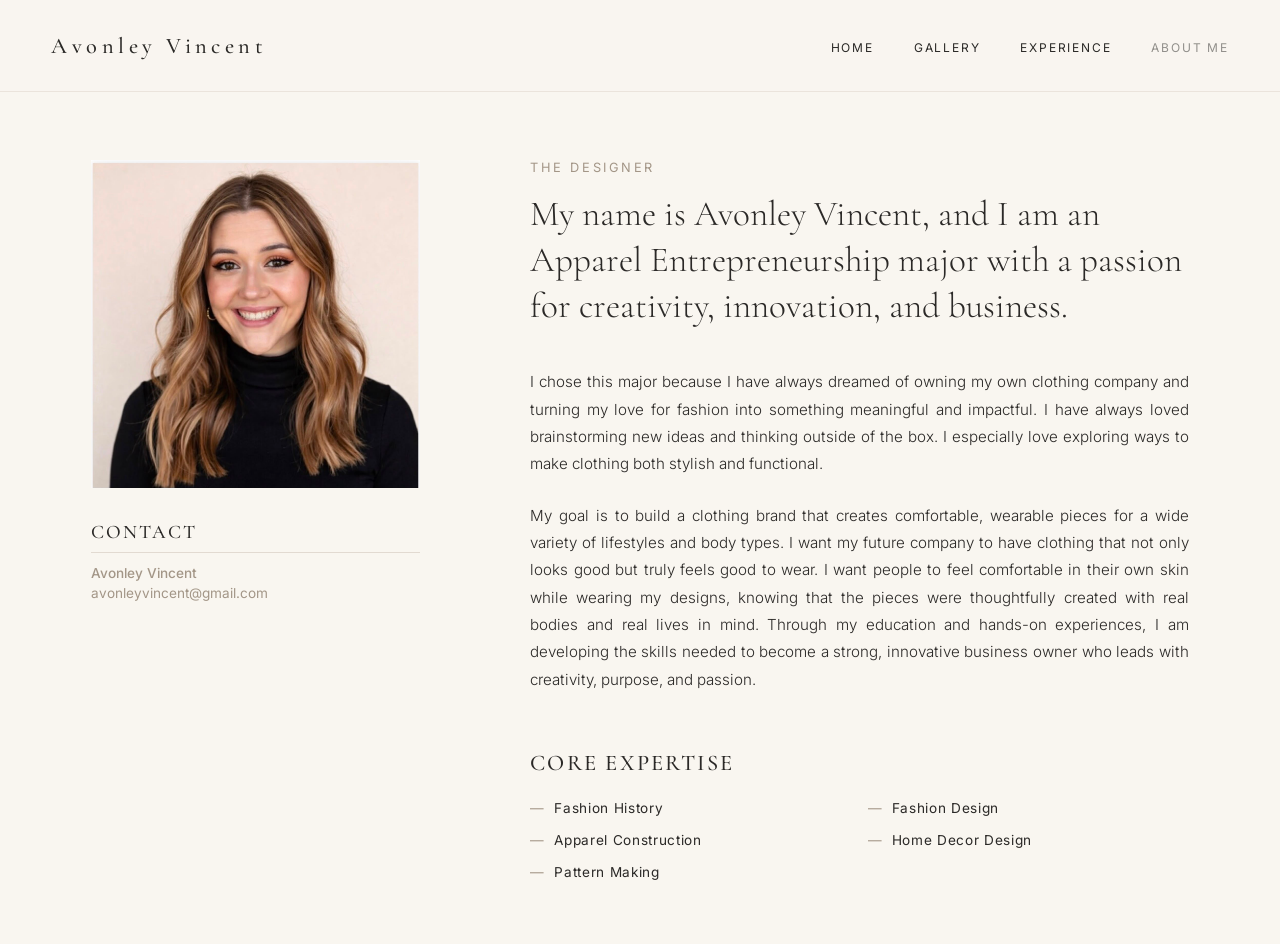
==== about.html @ 798c79b5 "about page" ====
<!DOCTYPE html>
<html lang="en">
<head>
    <meta charset="UTF-8">
    <meta name="viewport" content="width=device-width, initial-scale=1.0">
    <title>Avonley Vincent | About Me</title>
    <link rel="preconnect" href="https://fonts.googleapis.com">
    <link rel="preconnect" href="https://fonts.gstatic.com" crossorigin>
    <link href="https://fonts.googleapis.com/css2?family=Cormorant+Garamond:ital,wght@0,300;0,500;1,300&family=Inter:wght@300;400;500&display=swap" rel="stylesheet">
    <link rel="stylesheet" href="style.css">
</head>
<body>

    <header class="site-header">
        <div class="logo">
            <a href="index.html">Avonley Vincent</a>
        </div>
        <nav class="main-nav">
            <ul>
                <li><a href="index.html">Home</a></li>
                <li class="dropdown">
                    <a href="#" class="dropdown-trigger">Gallery</a>
                    <ul class="dropdown-menu">
                        <li><a href="project1.html">Project 01</a></li>
                        <li><a href="project2.html">Project 02</a></li>
                        <li><a href="project3.html">Project 03</a></li>
                        <li><a href="project4.html">Project 04</a></li>
                        <li><a href="project5.html">Project 05</a></li>
                    </ul>
                </li>
                <li><a href="experience.html">Experience</a></li>
                <li><a href="about.html" class="active">About Me</a></li>
            </ul>
        </nav>
    </header>

    <main>
        <section class="about-container fade-in">
            <div class="about-sidebar">
                <div class="profile-image-container">
                    <img src="images/avonley.jpeg" alt="Avonley Vincent" class="profile-image">
                </div>
                <div class="contact-info">
                    <h3>Contact</h3>
                    <p class="contact-name">Avonley Vincent</p>
                    <p><a href="mailto:avonleyvincent@gmail.com" class="email-link">avonleyvincent@gmail.com</a></p>
                </div>
            </div>

            <div class="about-content">
                <p class="subtitle">The Designer</p>
                <h1>My name is Avonley Vincent, and I am an Apparel Entrepreneurship major with a passion for creativity, innovation, and business.</h1>
                
                <div class="bio-text">
                    <p>I chose this major because I have always dreamed of owning my own clothing company and turning my love for fashion into something meaningful and impactful. I have always loved brainstorming new ideas and thinking outside of the box. I especially love exploring ways to make clothing both stylish and functional.</p>
                    <p>My goal is to build a clothing brand that creates comfortable, wearable pieces for a wide variety of lifestyles and body types. I want my future company to have clothing that not only looks good but truly feels good to wear. I want people to feel comfortable in their own skin while wearing my designs, knowing that the pieces were thoughtfully created with real bodies and real lives in mind. Through my education and hands-on experiences, I am developing the skills needed to become a strong, innovative business owner who leads with creativity, purpose, and passion.</p>
                </div>

                <div class="skills-section">
                    <h3>Core Expertise</h3>
                    <ul class="skills-list">
                        <li>Fashion History</li>
                        <li>Fashion Design</li>
                        <li>Apparel Construction</li>
                        <li>Home Decor Design</li>
                        <li>Pattern Making</li>
                    </ul>
                </div>
            </div>
        </section>
    </main>

    <script src="script.js"></script>
</body>
</html>
---- style.css ----
* {
    margin: 0;
    padding: 0;
    box-sizing: border-box;
}

body {
    background-color: #F9F6F0;
    color: #2B2927;
    font-family: 'Inter', sans-serif;
    -webkit-font-smoothing: antialiased;
    overflow-x: hidden;
}

h1 {
    font-family: 'Cormorant Garamond', serif;
    font-weight: 300;
    font-size: 2.5rem;
    line-height: 1.3;
    margin-bottom: 2rem;
}

a {
    color: #2B2927;
    text-decoration: none;
    transition: opacity 0.3s ease;
}

.site-header {
    display: flex;
    justify-content: space-between;
    align-items: center;
    padding: 2rem 4%;
    background-color: rgba(249, 246, 240, 0.9);
    position: fixed;
    top: 0;
    width: 100%;
    z-index: 100;
    border-bottom: 1px solid rgba(212, 201, 188, 0.4);
}

.logo a {
    font-family: 'Cormorant Garamond', serif;
    font-size: 1.4rem;
    letter-spacing: 0.2em;
    font-weight: 500;
}

.main-nav ul {
    display: flex;
    list-style: none;
    gap: 2.5rem;
}

.main-nav a {
    font-size: 0.75rem;
    text-transform: uppercase;
    letter-spacing: 0.15em;
    font-weight: 400;
}

.main-nav a:hover, 
.main-nav a.active {
    opacity: 0.5;
}

.dropdown {
    position: relative;
}

.dropdown-menu {
    position: absolute;
    top: 100%;
    left: 50%;
    transform: translateX(-50%) translateY(10px);
    background-color: #F9F6F0;
    border: 1px solid rgba(212, 201, 188, 0.5);
    padding: 1rem 1.2rem;
    min-width: 140px;
    display: flex;
    flex-direction: column;
    gap: 0.75rem;
    opacity: 0;
    visibility: hidden;
    transition: opacity 0.3s ease, transform 0.3s ease, visibility 0.3s ease;
    z-index: 200;
}

.dropdown-menu li {
    width: 100%;
    text-align: center;
}

.dropdown-menu a {
    font-size: 0.7rem;
    letter-spacing: 0.1em;
    display: block;
    opacity: 0.8;
}

.dropdown-menu a:hover {
    opacity: 1;
}

.dropdown:hover .dropdown-menu,
.dropdown.show .dropdown-menu {
    opacity: 1;
    visibility: visible;
    transform: translateX(-50%) translateY(0);
}

.hero-section {
    min-height: 100vh;
    padding: 8rem 4% 4rem 4%;
    display: flex;
    flex-direction: column;
    align-items: center;
    justify-content: center;
    text-align: center;
}

.hero-image-container {
    width: 100%;
    max-width: 900px;
    height: 60vh;
    overflow: hidden;
    margin-bottom: 3rem;
}

.hero-image {
    width: 100%;
    height: 100%;
    object-fit: cover;
    object-position: center;
}

.hero-text {
    max-width: 650px;
}

.hero-text .subtitle {
    font-size: 0.8rem;
    text-transform: uppercase;
    letter-spacing: 0.2em;
    color: #A39687;
    margin-bottom: 1rem;
}

.cta-button {
    display: inline-block;
    font-size: 0.8rem;
    text-transform: uppercase;
    letter-spacing: 0.15em;
    padding: 0.8rem 2.5rem;
    border: 1px solid #2B2927;
    position: relative;
    transition: all 0.4s ease;
}

.cta-button:hover {
    background-color: #2B2927;
    color: #F9F6F0;
}

.about-container {
    min-height: 100vh;
    padding: 10rem 4% 4rem 4%;
    display: flex;
    gap: 10%;
    max-width: 1200px;
    margin: 0 auto;
}

.about-sidebar {
    flex: 1;
    max-width: 350px;
}

.profile-image-container {
    width: 100%;
    margin-bottom: 2rem;
    overflow: hidden;
}

.profile-image {
    width: 100%;
    height: auto;
    display: block;
    object-fit: cover;
}

.contact-info h3 {
    font-family: 'Cormorant Garamond', serif;
    font-size: 1.2rem;
    font-weight: 500;
    letter-spacing: 0.1em;
    text-transform: uppercase;
    margin-bottom: 0.75rem;
    border-bottom: 1px solid rgba(212, 201, 188, 0.6);
    padding-bottom: 0.5rem;
}

.contact-name {
    font-weight: 500;
    font-size: 0.85rem;
    margin-bottom: 0.25rem;
}

.contact-info p, .email-link {
    font-size: 0.85rem;
    color: #A39687;
}

.email-link:hover {
    color: #2B2927;
    opacity: 1;
}

.about-content {
    flex: 2;
}

.about-content .subtitle {
    font-size: 0.8rem;
    text-transform: uppercase;
    letter-spacing: 0.2em;
    color: #A39687;
    margin-bottom: 1rem;
}

.about-content h1 {
    font-size: 2.2rem;
    margin-bottom: 2.5rem;
}

.bio-text p {
    font-size: 0.95rem;
    line-height: 1.8;
    margin-bottom: 1.5rem;
    font-weight: 300;
    text-align: justify;
}

.skills-section {
    margin-top: 3.5rem;
}

.skills-section h3 {
    font-family: 'Cormorant Garamond', serif;
    font-size: 1.4rem;
    font-weight: 500;
    letter-spacing: 0.1em;
    text-transform: uppercase;
    margin-bottom: 1.5rem;
}

.skills-list {
    display: grid;
    grid-template-columns: repeat(2, 1fr);
    gap: 1rem;
    list-style: none;
}

.skills-list li {
    font-size: 0.85rem;
    letter-spacing: 0.05em;
    font-weight: 400;
    position: relative;
    padding-left: 1.5rem;
}

.skills-list li::before {
    content: "—";
    position: absolute;
    left: 0;
    color: #A39687;
}

.fade-in {
    opacity: 0;
    transform: translateY(20px);
    transition: opacity 1s ease, transform 1s ease;
}

.fade-in.appear {
    opacity: 1;
    transform: translateY(0);
}

@media (max-width: 900px) {
    .about-container {
        flex-direction: column;
        gap: 3rem;
        padding-top: 12rem;
    }
    .about-sidebar {
        max-width: 100%;
        display: flex;
        gap: 2rem;
        align-items: center;
    }
    .profile-image-container {
        max-width: 200px;
        margin-bottom: 0;
    }
    .contact-info {
        flex-grow: 1;
    }
    .skills-list {
        grid-template-columns: 1fr;
    }
}

@media (max-width: 768px) {
    .site-header {
        flex-direction: column;
        gap: 1rem;
        padding: 1.5rem;
    }
    .main-nav ul {
        gap: 1.5rem;
    }
    .dropdown-menu {
        position: static;
        transform: none;
        border: none;
        padding: 0.5rem 0 0 0;
        max-height: 0;
        overflow: hidden;
        opacity: 0;
        visibility: hidden;
        transition: max-height 0.3s ease, opacity 0.3s ease;
        display: none;
    }
    .dropdown.show .dropdown-menu {
        display: flex;
        max-height: 300px;
        opacity: 1;
        visibility: visible;
        transform: none;
    }
    .hero-section {
        padding-top: 12rem;
    }
    h1 {
        font-size: 2rem;
    }
}
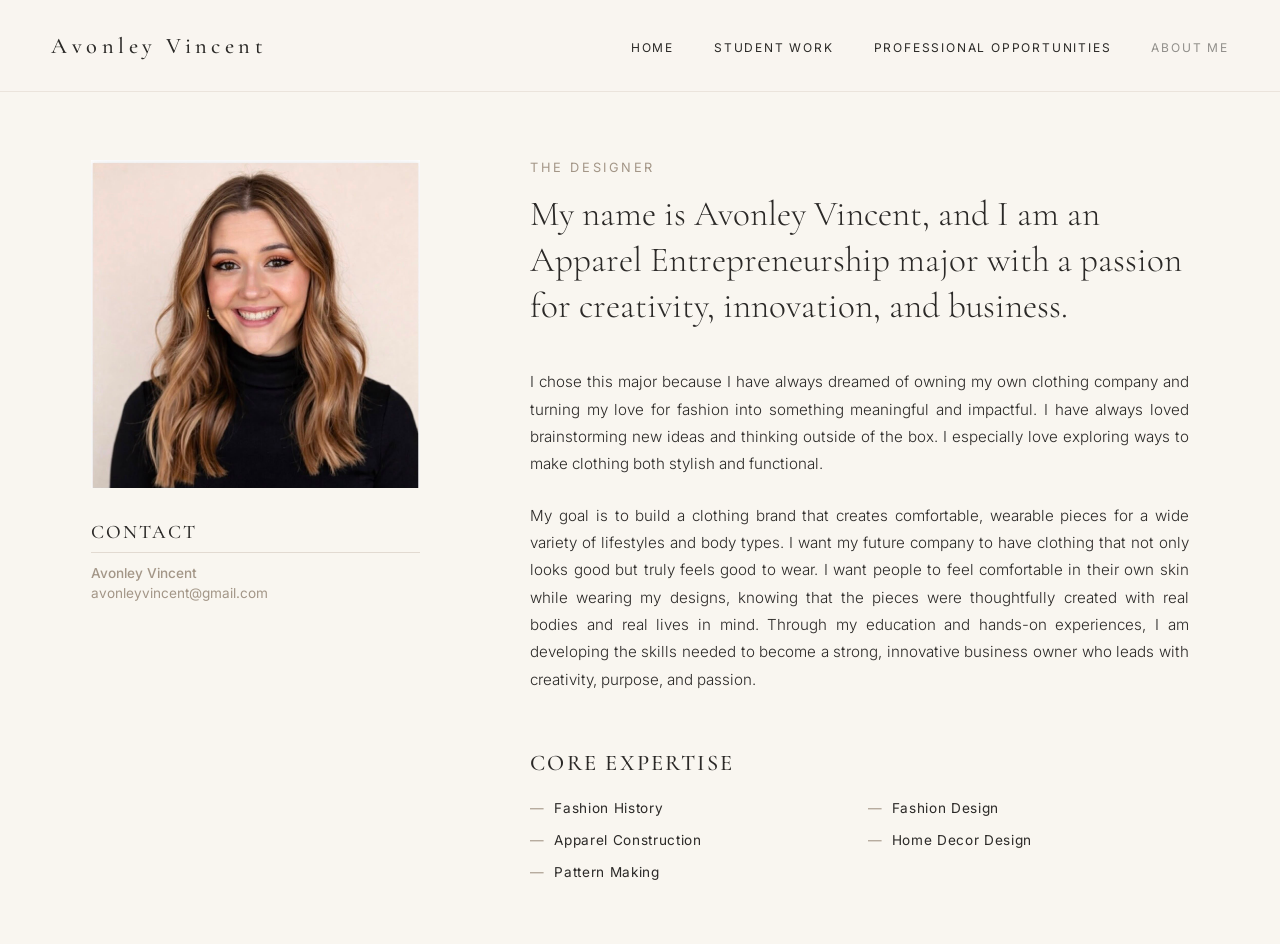
==== commit c6f7f240: "updated language" ====
--- a/about.html
+++ b/about.html
@@ -19,16 +19,16 @@
             <ul>
                 <li><a href="index.html">Home</a></li>
                 <li class="dropdown">
-                    <a href="#" class="dropdown-trigger">Gallery</a>
+                    <a href="gallery.html" class="dropdown-trigger">Student Work</a>
                     <ul class="dropdown-menu">
-                        <li><a href="project1.html">Project 01</a></li>
-                        <li><a href="project2.html">Project 02</a></li>
-                        <li><a href="project3.html">Project 03</a></li>
-                        <li><a href="project4.html">Project 04</a></li>
-                        <li><a href="project5.html">Project 05</a></li>
+                        <li><a href="fashion-history.html">Fashion History</a></li>
+                        <li><a href="fashion-design.html">Fashion Design</a></li>
+                        <li><a href="apparel-construction.html">Apparel Construction</a></li>
+                        <li><a href="home-decor.html">Home Decor Design</a></li>
+                        <li><a href="pattern-making.html">Pattern Making</a></li>
                     </ul>
                 </li>
-                <li><a href="experience.html">Experience</a></li>
+                <li><a href="experience.html">Professional Opportunities</a></li>
                 <li><a href="about.html" class="active">About Me</a></li>
             </ul>
         </nav>
--- a/style.css
+++ b/style.css
@@ -162,6 +162,196 @@
     color: #F9F6F0;
 }
 
+.gallery-preview-container, .project-detail-container {
+    min-height: 100vh;
+    padding: 10rem 4% 6rem 4%;
+    max-width: 1200px;
+    margin: 0 auto;
+}
+
+.gallery-preview-container .subtitle, .project-detail-container .subtitle {
+    font-size: 0.8rem;
+    text-transform: uppercase;
+    letter-spacing: 0.2em;
+    color: #A39687;
+    margin-bottom: 0.5rem;
+}
+
+.gallery-preview-container .page-title, .project-detail-container .page-title {
+    margin-bottom: 4rem;
+}
+
+.projects-grid {
+    display: grid;
+    grid-template-columns: repeat(2, 1fr);
+    gap: 4rem 3rem;
+}
+
+.project-card {
+    display: block;
+    width: 100%;
+}
+
+.project-image-box {
+    width: 100%;
+    height: 55vh;
+    overflow: hidden;
+    background-color: #EFECE6;
+    margin-bottom: 1.25rem;
+}
+
+.project-image-box img {
+    width: 100%;
+    height: 100%;
+    object-fit: cover;
+    transition: transform 0.6s cubic-bezier(0.25, 1, 0.5, 1);
+}
+
+.project-card:hover .project-image-box img {
+    transform: scale(1.03);
+}
+
+.project-meta {
+    display: grid;
+    grid-template-columns: auto 1fr;
+    align-items: baseline;
+    gap: 1rem;
+}
+
+.project-num {
+    font-family: 'Inter', sans-serif;
+    font-size: 0.75rem;
+    color: #A39687;
+    font-weight: 400;
+}
+
+.project-title {
+    font-family: 'Cormorant Garamond', serif;
+    font-size: 1.6rem;
+    font-weight: 400;
+    line-height: 1.2;
+}
+
+.view-project-link {
+    grid-column: 2;
+    font-size: 0.75rem;
+    text-transform: uppercase;
+    letter-spacing: 0.05em;
+    color: #A39687;
+    margin-top: 0.25rem;
+}
+
+.project-card:hover .view-project-link {
+    color: #2B2927;
+}
+
+.project-editorial-block {
+    display: flex;
+    gap: 8%;
+    align-items: flex-start;
+    margin-bottom: 5rem;
+}
+
+.reverse-block {
+    flex-direction: row-reverse;
+}
+
+.project-description {
+    flex: 1;
+    position: sticky;
+    top: 8rem;
+}
+
+.project-description h2 {
+    font-family: 'Cormorant Garamond', serif;
+    font-size: 1.8rem;
+    font-weight: 400;
+    margin-bottom: 1.5rem;
+    letter-spacing: 0.02em;
+}
+
+.project-description p {
+    font-size: 0.95rem;
+    line-height: 1.8;
+    font-weight: 300;
+    color: #4A4744;
+    margin-bottom: 1.5rem;
+    text-align: justify;
+}
+
+.project-main-images {
+    flex: 1.3;
+    display: flex;
+    flex-direction: column;
+    gap: 3rem;
+}
+
+.editorial-img-wrap {
+    width: 100%;
+    background-color: #EFECE6;
+    overflow: hidden;
+}
+
+.editorial-img-wrap img, .grid-img-wrap img {
+    width: 100%;
+    height: 100%;
+    object-fit: cover;
+    display: block;
+}
+
+.primary-view {
+    height: 75vh;
+}
+
+.secondary-view {
+    height: 60vh;
+    width: 85%;
+    margin-left: auto;
+}
+
+.section-divider {
+    border: none;
+    border-top: 1px solid rgba(212, 201, 188, 0.4);
+    margin: 5rem 0;
+}
+
+.undergarments-grid {
+    flex: 1.3;
+    display: grid;
+    grid-template-columns: repeat(2, 1fr);
+    gap: 1.5rem;
+}
+
+.grid-img-wrap {
+    width: 100%;
+    height: 40vh;
+    background-color: #EFECE6;
+    overflow: hidden;
+}
+
+.project-footer-nav {
+    display: flex;
+    justify-content: space-between;
+    border-top: 1px solid rgba(212, 201, 188, 0.4);
+    padding-top: 3rem;
+    margin-top: 6rem;
+}
+
+.back-to-gallery, .next-project {
+    font-size: 0.8rem;
+    text-transform: uppercase;
+    letter-spacing: 0.1em;
+    font-weight: 500;
+}
+
+.back-to-gallery {
+    color: #A39687;
+}
+
+.next-project:hover, .back-to-gallery:hover {
+    opacity: 0.6;
+}
+
 .about-container {
     min-height: 100vh;
     padding: 10rem 4% 4rem 4%;
@@ -274,6 +464,75 @@
     position: absolute;
     left: 0;
     color: #A39687;
+}
+
+.experience-container {
+    min-height: 100vh;
+    padding: 10rem 4% 6rem 4%;
+    max-width: 1000px;
+    margin: 0 auto;
+}
+
+.experience-container .subtitle {
+    font-size: 0.8rem;
+    text-transform: uppercase;
+    letter-spacing: 0.2em;
+    color: #A39687;
+    margin-bottom: 0.5rem;
+}
+
+.experience-container .page-title {
+    margin-bottom: 4rem;
+}
+
+.timeline {
+    display: flex;
+    flex-direction: column;
+    gap: 3.5rem;
+}
+
+.timeline-item {
+    display: flex;
+    border-top: 1px solid rgba(212, 201, 188, 0.4);
+    padding-top: 2rem;
+}
+
+.timeline-date {
+    flex: 0 0 20%;
+    font-size: 0.9rem;
+    letter-spacing: 0.05em;
+    font-weight: 400;
+    color: #2B2927;
+}
+
+.timeline-content {
+    flex: 1;
+}
+
+.timeline-content h2 {
+    font-family: 'Cormorant Garamond', serif;
+    font-size: 1.4rem;
+    font-weight: 500;
+    text-transform: uppercase;
+    letter-spacing: 0.05em;
+    margin-bottom: 0.4rem;
+    line-height: 1.2;
+}
+
+.timeline-content h3 {
+    font-size: 0.85rem;
+    font-weight: 400;
+    color: #A39687;
+    margin-bottom: 1.2rem;
+    letter-spacing: 0.02em;
+}
+
+.timeline-content p {
+    font-size: 0.9rem;
+    line-height: 1.7;
+    font-weight: 300;
+    color: #4A4744;
+    text-align: justify;
 }
 
 .fade-in {
@@ -345,4 +604,40 @@
     h1 {
         font-size: 2rem;
     }
+    .projects-grid {
+        grid-template-columns: 1fr;
+        gap: 3rem;
+    }
+    .project-image-box {
+        height: 45vh;
+    }
+    .project-editorial-block {
+        flex-direction: column;
+        gap: 2rem;
+    }
+    .project-description {
+        position: static;
+    }
+    .secondary-view {
+        width: 100%;
+    }
+    .primary-view, .secondary-view, .grid-img-wrap {
+        height: 50vh;
+    }
+    .undergarments-grid {
+        grid-template-columns: 1fr;
+        width: 100%;
+    }
+    .timeline-item {
+        flex-direction: column;
+        gap: 0.5rem;
+    }
+    .timeline-date {
+        font-weight: 500;
+        font-size: 0.85rem;
+        color: #A39687;
+    }
+    .timeline-content h2 {
+        font-size: 1.25rem;
+    }
 }
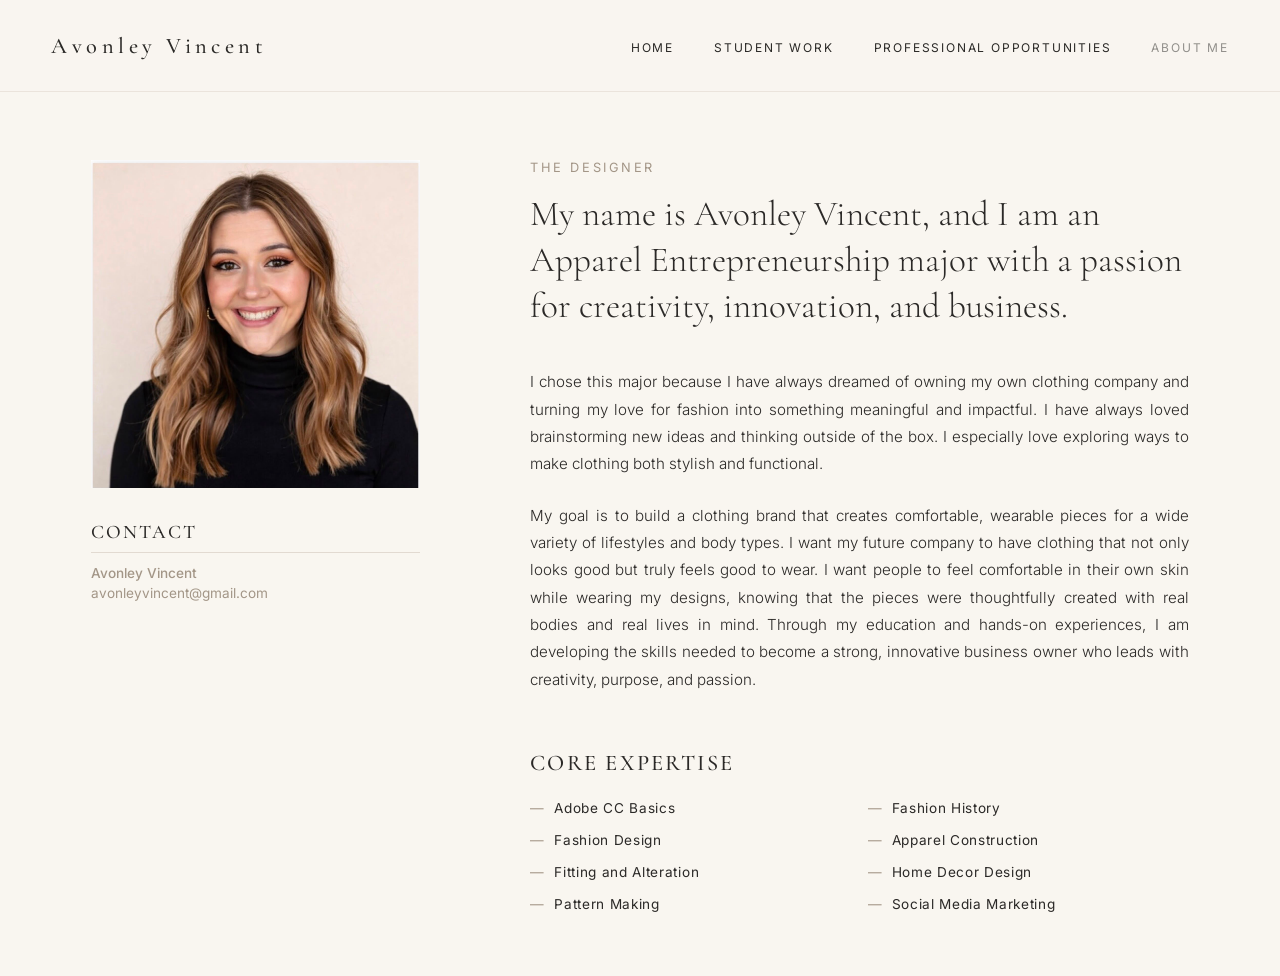
==== commit 1778064d: "Page content" ====
--- a/about.html
+++ b/about.html
@@ -21,11 +21,14 @@
                 <li class="dropdown">
                     <a href="gallery.html" class="dropdown-trigger">Student Work</a>
                     <ul class="dropdown-menu">
+                        <li><a href="adobe-cc-basics.html">Adobe CC Basics</a></li>
                         <li><a href="fashion-history.html">Fashion History</a></li>
                         <li><a href="fashion-design.html">Fashion Design</a></li>
                         <li><a href="apparel-construction.html">Apparel Construction</a></li>
+                        <li><a href="fitting-alteration.html">Fitting and Alteration</a></li>
                         <li><a href="home-decor.html">Home Decor Design</a></li>
                         <li><a href="pattern-making.html">Pattern Making</a></li>
+                        <li><a href="social-media-marketing.html">Social Media Marketing</a></li>
                     </ul>
                 </li>
                 <li><a href="experience.html">Professional Opportunities</a></li>
@@ -59,11 +62,14 @@
                 <div class="skills-section">
                     <h3>Core Expertise</h3>
                     <ul class="skills-list">
+                        <li>Adobe CC Basics</li>
                         <li>Fashion History</li>
                         <li>Fashion Design</li>
                         <li>Apparel Construction</li>
+                        <li>Fitting and Alteration</li>
                         <li>Home Decor Design</li>
                         <li>Pattern Making</li>
+                        <li>Social Media Marketing</li>
                     </ul>
                 </div>
             </div>
--- a/style.css
+++ b/style.css
@@ -178,7 +178,20 @@
 }
 
 .gallery-preview-container .page-title, .project-detail-container .page-title {
-    margin-bottom: 4rem;
+    margin-bottom: 2rem;
+}
+
+.gallery-intro-text {
+    max-width: 800px;
+    margin-bottom: 5rem;
+}
+
+.gallery-intro-text p {
+    font-size: 1.05rem;
+    line-height: 1.8;
+    font-weight: 300;
+    color: #4A4744;
+    text-align: justify;
 }
 
 .projects-grid {
@@ -604,6 +617,9 @@
     h1 {
         font-size: 2rem;
     }
+    .gallery-intro-text p {
+        text-align: left;
+    }
     .projects-grid {
         grid-template-columns: 1fr;
         gap: 3rem;
